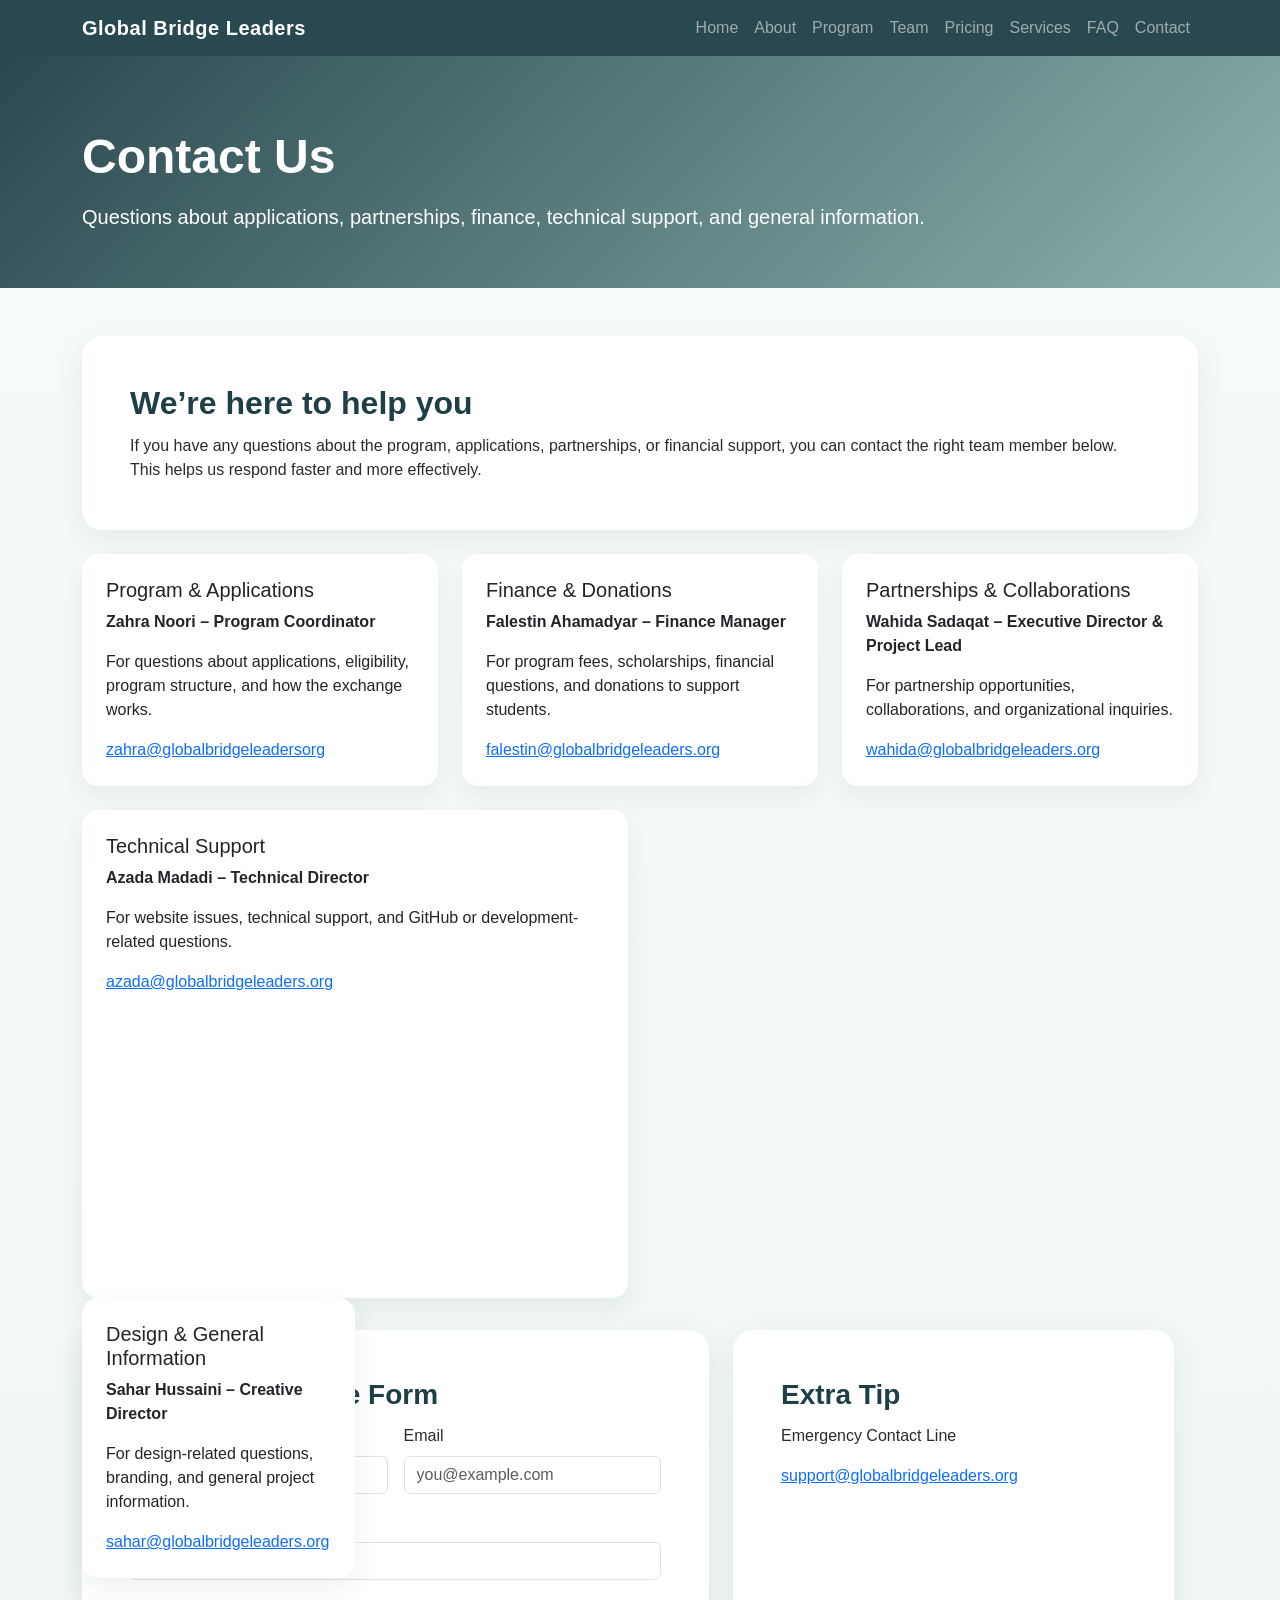
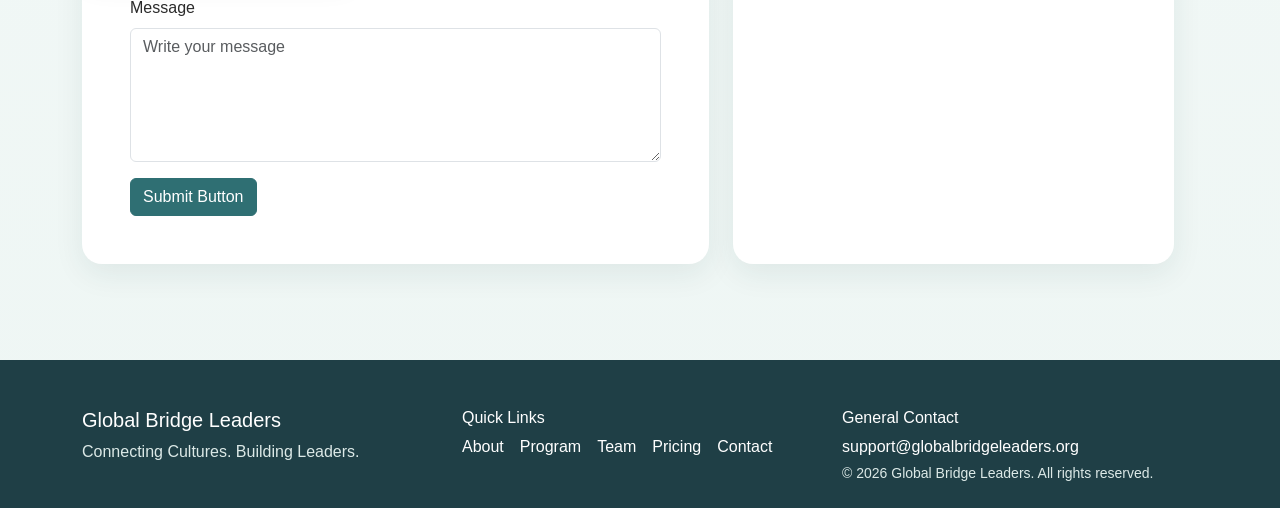
==== contact.html @ 88ec9a97 "first commit" ====
<!doctype html>
<html lang="en">
<head>
  <meta charset="utf-8">
  <meta name="viewport" content="width=device-width, initial-scale=1">
  <title>Contact | Global Bridge Leaders</title>
  <link href="https://cdn.jsdelivr.net/npm/bootstrap@5.3.3/dist/css/bootstrap.min.css" rel="stylesheet">
  <link href="styles.css" rel="stylesheet">
</head>
<body>

<nav class="navbar navbar-expand-lg navbar-dark sticky-top" style="background: rgba(31,63,70,.95); backdrop-filter: blur(8px);">
  <div class="container">
    <a class="navbar-brand" href="index.html">Global Bridge Leaders</a>
    <button class="navbar-toggler" type="button" data-bs-toggle="collapse" data-bs-target="#gblNav">
      <span class="navbar-toggler-icon"></span>
    </button>
    <div class="collapse navbar-collapse" id="gblNav">
      <ul class="navbar-nav ms-auto">
        <li class="nav-item"><a class="nav-link" href="index.html">Home</a></li>
        <li class="nav-item"><a class="nav-link" href="about.html">About</a></li>
        <li class="nav-item"><a class="nav-link" href="program.html">Program</a></li>
        <li class="nav-item"><a class="nav-link" href="team.html">Team</a></li>
        <li class="nav-item"><a class="nav-link" href="pricing.html">Pricing</a></li>
        <li class="nav-item"><a class="nav-link" href="services.html">Services</a></li>
        <li class="nav-item"><a class="nav-link" href="faq.html">FAQ</a></li>
        <li class="nav-item"><a class="nav-link" href="contact.html">Contact</a></li>
      </ul>
    </div>
  </div>
</nav>


<section class="page-hero">
  <div class="container">
    <h1 class="display-5 fw-bold mb-3">Contact Us</h1>
    <p class="lead mb-0">Questions about applications, partnerships, finance, technical support, and general information.</p>
  </div>
</section>

<section class="py-5">
  <div class="container">
    <div class="soft-card p-4 p-lg-5 mb-4">
      <h2 class="section-title">We’re here to help you</h2>
      <p class="mb-0">If you have any questions about the program, applications, partnerships, or financial support, you can contact the right team member below. This helps us respond faster and more effectively.</p>
    </div>

    <div class="row g-4">
      <div class="col-md-6 col-xl-4">
        <div class="contact-card card p-4">
          <h5> Program & Applications</h5>
          <p><strong>Zahra Noori – Program Coordinator</strong></p>
          <p>For questions about applications, eligibility, program structure, and how the exchange works.</p>
         <p class="mb-0">
  <a href="https://mail.google.com/mail/?view=cm&fs=1&to=zahra.noori@auaf.edu.af" target="_blank">
    zahra@globalbridgeleadersorg
  </a>
</p>
        </div>
      </div>
      <div class="col-md-6 col-xl-4">
        <div class="contact-card card p-4">
          <h5> Finance & Donations</h5>
          <p><strong>Falestin Ahamadyar – Finance Manager</strong></p>
          <p>For program fees, scholarships, financial questions, and donations to support students.</p>
        <p class="mb-0">
  <a href="https://mail.google.com/mail/?view=cm&fs=1&to=falestin.ahamadyar@auaf.edu.af" target="_blank">
    falestin@globalbridgeleaders.org
  </a>
</p>
        </div>
      </div>
      <div class="col-md-6 col-xl-4">
        <div class="contact-card card p-4">
          <h5> Partnerships & Collaborations</h5>
          <p><strong>Wahida Sadaqat – Executive Director & Project Lead</strong></p>
          <p>For partnership opportunities, collaborations, and organizational inquiries.</p>
        <a href="https://mail.google.com/mail/?view=cm&fs=1&to=wahida.sadaqat@auaf.edu.af" target="_blank">
    wahida@globalbridgeleaders.org
  </a> 
        </div>
      </div>
      <div class="col-md-6 col-xl-6">
        <div class="contact-card card p-4">
          <h5> Technical Support</h5>
          <p><strong>Azada Madadi – Technical Director</strong></p>
          <p>For website issues, technical support, and GitHub or development-related questions.</p>
  <a href="https://mail.google.com/mail/?view=cm&fs=1&to=azada.madadi@auaf.edu.af" target="_blank">
    azada@globalbridgeleaders.org
  </a>
      </div>
      <div class="col-md-6 col-xl-6">
        <div class="contact-card card p-4">
          <h5> Design & General Information</h5>
          <p><strong>Sahar Hussaini – Creative Director</strong></p>
          <p>For design-related questions, branding, and general project information.</p>
  <a href="https://mail.google.com/mail/?view=cm&fs=1&to=sahar.hossaini@auaf.edu.af" target="_blank">
    sahar@globalbridgeleaders.org
  </a>
        </div>
      </div>
    </div>

    <div class="row g-4 mt-2">
      <div class="col-lg-7">
        <div class="soft-card p-4 p-lg-5">
          <h3 class="section-title">General Message Form</h3>
          <form>
            <div class="row g-3">
              <div class="col-md-6">
                <label class="form-label">Name</label>
                <input type="text" class="form-control" placeholder="Your name">
              </div>
              <div class="col-md-6">
                <label class="form-label">Email</label>
                <input type="email" class="form-control" placeholder="you@example.com">
              </div>
              <div class="col-12">
                <label class="form-label">Subject</label>
                <input type="text" class="form-control" placeholder="Subject">
              </div>
              <div class="col-12">
                <label class="form-label">Message</label>
                <textarea class="form-control" rows="5" placeholder="Write your message"></textarea>
              </div>
              <div class="col-12">
                <button type="submit" class="btn btn-brand text-white">Submit Button</button>
              </div>
            </div>
          </form>
        </div>
      </div>
      <div class="col-lg-5">
        <div class="soft-card p-4 p-lg-5 h-100">
          <h3 class="section-title">Extra Tip</h3>
          <p class="mb-3"> Emergency Contact Line</p>
  <a href="https://mail.google.com/mail/?view=cm&fs=1&to=support@auaf.edu.af" target="_blank">
    support@globalbridgeleaders.org 
  </a>
        </div>
      </div>
    </div>
  </div>
</section>


<footer class="footer mt-5 pt-5 pb-4">
  <div class="container">
    <div class="row g-4">
      <div class="col-lg-4">
        <h5 class="text-white">Global Bridge Leaders</h5>
        <p class="mb-0">Connecting Cultures. Building Leaders.</p>
      </div>
      <div class="col-lg-4">
        <h6 class="text-white">Quick Links</h6>
        <div class="d-flex flex-wrap gap-3">
          <a href="about.html">About</a>
          <a href="program.html">Program</a>
          <a href="team.html">Team</a>
          <a href="pricing.html">Pricing</a>
          <a href="contact.html">Contact</a>
        </div>
      </div>
      <div class="col-lg-4">
        <h6 class="text-white">General Contact</h6>
        <p class="mb-1"><a href="mailto:support@globalbridgeleaders.org">support@globalbridgeleaders.org</a></p>
        <p class="mb-0 small">© 2026 Global Bridge Leaders. All rights reserved.</p>
      </div>
    </div>
  </div>
</footer>
<script src="https://cdn.jsdelivr.net/npm/bootstrap@5.3.3/dist/js/bootstrap.bundle.min.js"></script>

</body>
</html>
---- styles.css ----
:root{
  --primary:#2f6f73;
  --secondary:#7aa6a1;
  --accent:#dfeeea;
  --light:#f7fbfa;
  --dark:#1f3f46;
  --gold:#d8b36a;
  --text:#2b2b2b;
}
*{box-sizing:border-box}
html{scroll-behavior:smooth}
body{
  margin:0;
  font-family: "Segoe UI", Tahoma, Geneva, Verdana, sans-serif;
  color:var(--text);
  background:linear-gradient(180deg,#f7fbfa 0%,#eef6f4 100%);
}
.navbar-brand{font-weight:700; letter-spacing:.5px}
.hero{
  background:
    linear-gradient(135deg, rgba(31,63,70,.88), rgba(47,111,115,.74)),
    radial-gradient(circle at top right, rgba(216,179,106,.20), transparent 35%);
  color:white;
  padding:120px 0 90px;
}
.hero-badge{
  display:inline-block;
  padding:.45rem .9rem;
  border:1px solid rgba(255,255,255,.25);
  border-radius:999px;
  background:rgba(255,255,255,.08);
  margin-bottom:1rem;
  font-size:.92rem;
}
.section-title{
  color:var(--dark);
  font-weight:700;
  margin-bottom:.75rem;
}
.section-subtitle{
  color:#54757a;
  max-width:760px;
}
.soft-card{
  border:none;
  border-radius:1.25rem;
  background:white;
  box-shadow:0 10px 30px rgba(31,63,70,.08);
}
.info-card{
  height:100%;
  border:none;
  border-radius:1rem;
  box-shadow:0 10px 24px rgba(31,63,70,.07);
}
.country-card{
  border:none;
  border-radius:1rem;
  box-shadow:0 10px 24px rgba(31,63,70,.07);
  height:100%;
}
.country-card .city{
  display:inline-block;
  margin:.2rem .35rem .2rem 0;
  background:var(--accent);
  color:var(--dark);
  border-radius:999px;
  padding:.35rem .7rem;
  font-size:.9rem;
}
.icon-circle{
  width:52px;
  height:52px;
  display:flex;
  align-items:center;
  justify-content:center;
  border-radius:50%;
  background:var(--accent);
  color:var(--dark);
  font-weight:700;
  margin-bottom:.85rem;
}
.cta-box{
  background:linear-gradient(135deg,var(--dark),var(--primary));
  color:white;
  border-radius:1.5rem;
}
.team-role{
  color:var(--primary);
  font-weight:600;
}
.footer{
  background:var(--dark);
  color:#dce9e7;
}
.footer a{color:#ffffff;text-decoration:none}
.footer a:hover{text-decoration:underline}
.nav-link{font-weight:500}
.btn-brand{
  background:var(--primary);
  border-color:var(--primary);
}
.btn-brand:hover{
  background:#265c60;
  border-color:#265c60;
}
.btn-outline-light:hover{color:var(--dark)}
.fact-item{
  padding:.95rem 1rem;
  background:white;
  border-radius:1rem;
  box-shadow:0 8px 24px rgba(31,63,70,.06);
}
.timeline-step{
  position:relative;
  padding-left:1.25rem;
}
.timeline-step::before{
  content:"";
  position:absolute;
  left:0;
  top:.5rem;
  width:.6rem;
  height:.6rem;
  border-radius:50%;
  background:var(--gold);
}
.contact-card{
  border:none;
  border-radius:1rem;
  box-shadow:0 10px 24px rgba(31,63,70,.07);
  height:100%;
}
.page-hero{
  background:linear-gradient(135deg, rgba(31,63,70,.95), rgba(122,166,161,.85));
  color:#fff;
  padding:72px 0 56px;
}
.table-soft{
  background:#fff;
  border-radius:1rem;
  overflow:hidden;
  box-shadow:0 8px 24px rgba(31,63,70,.06);
}
.accordion-button:not(.collapsed){
  color:var(--dark);
  background:#edf6f4;
}
.small-muted{color:#6d8488}
@media (max-width: 991px){
  .hero{padding:100px 0 70px}
}
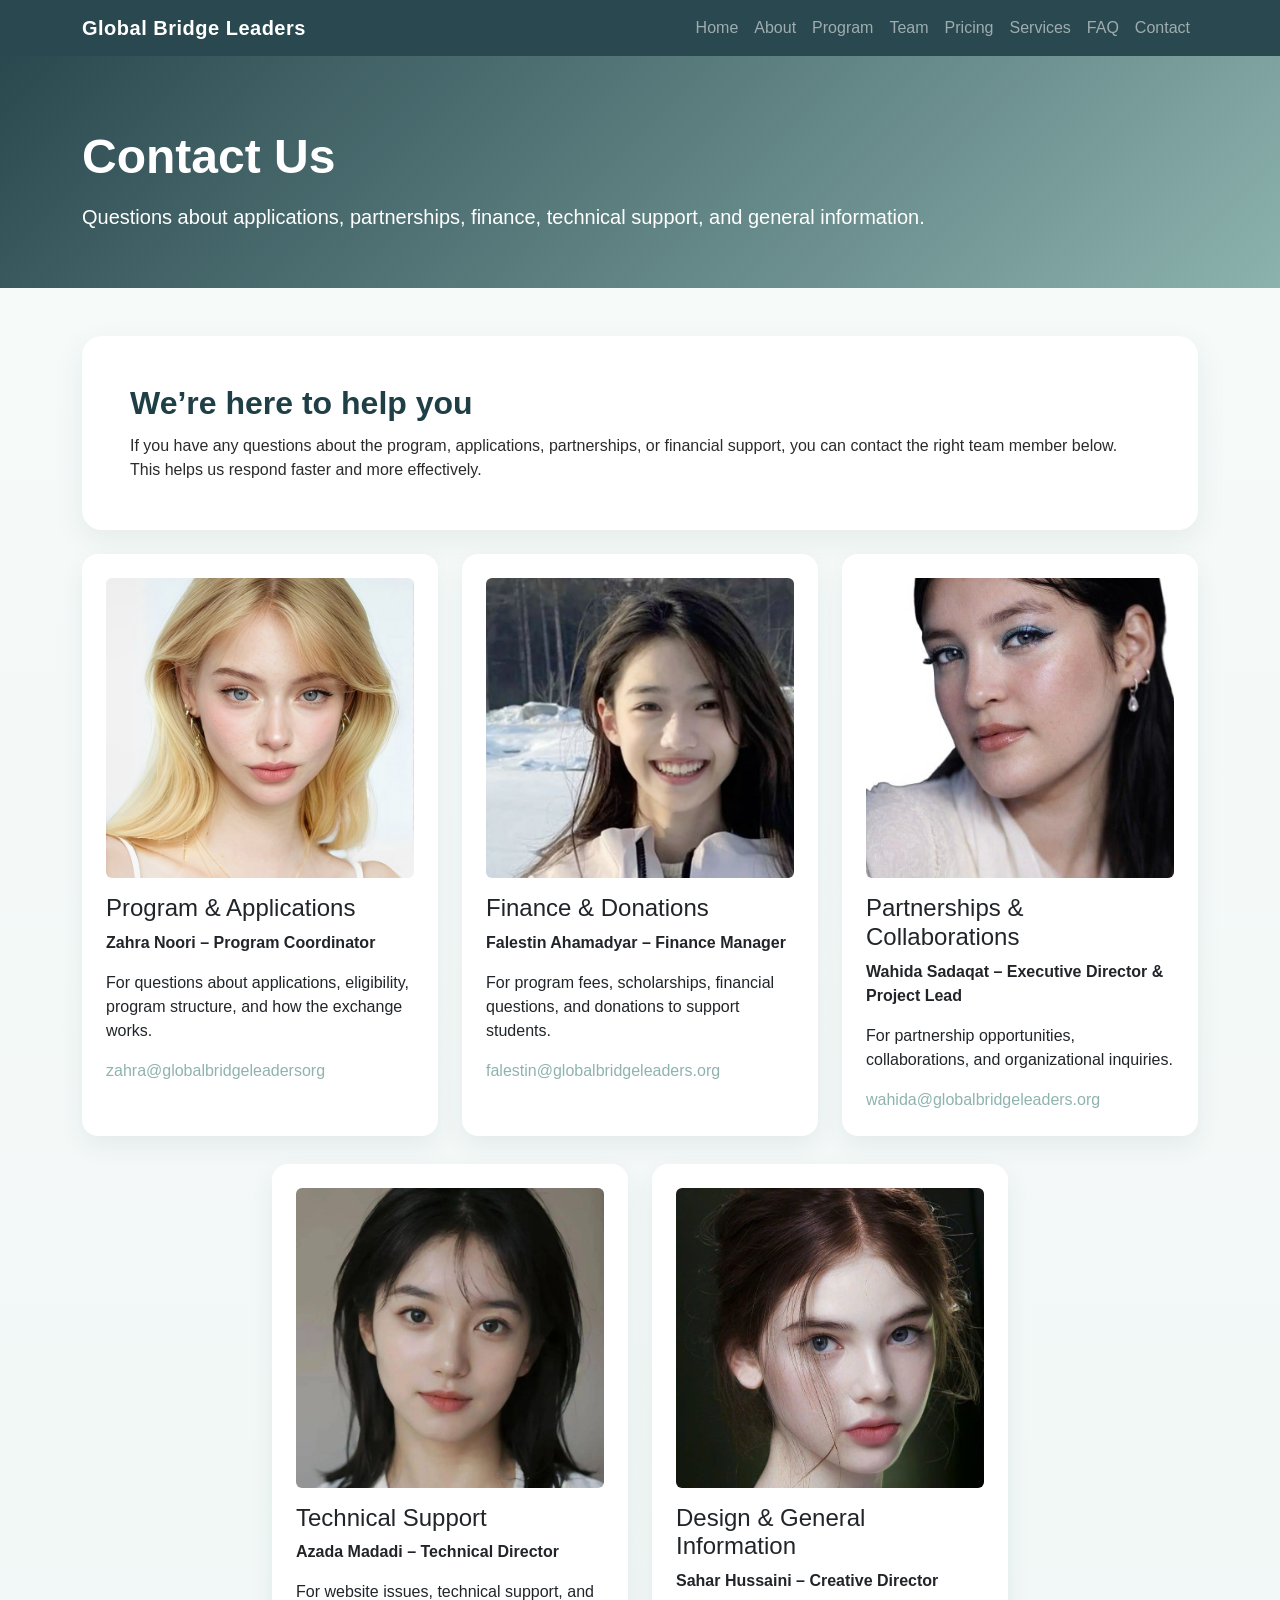
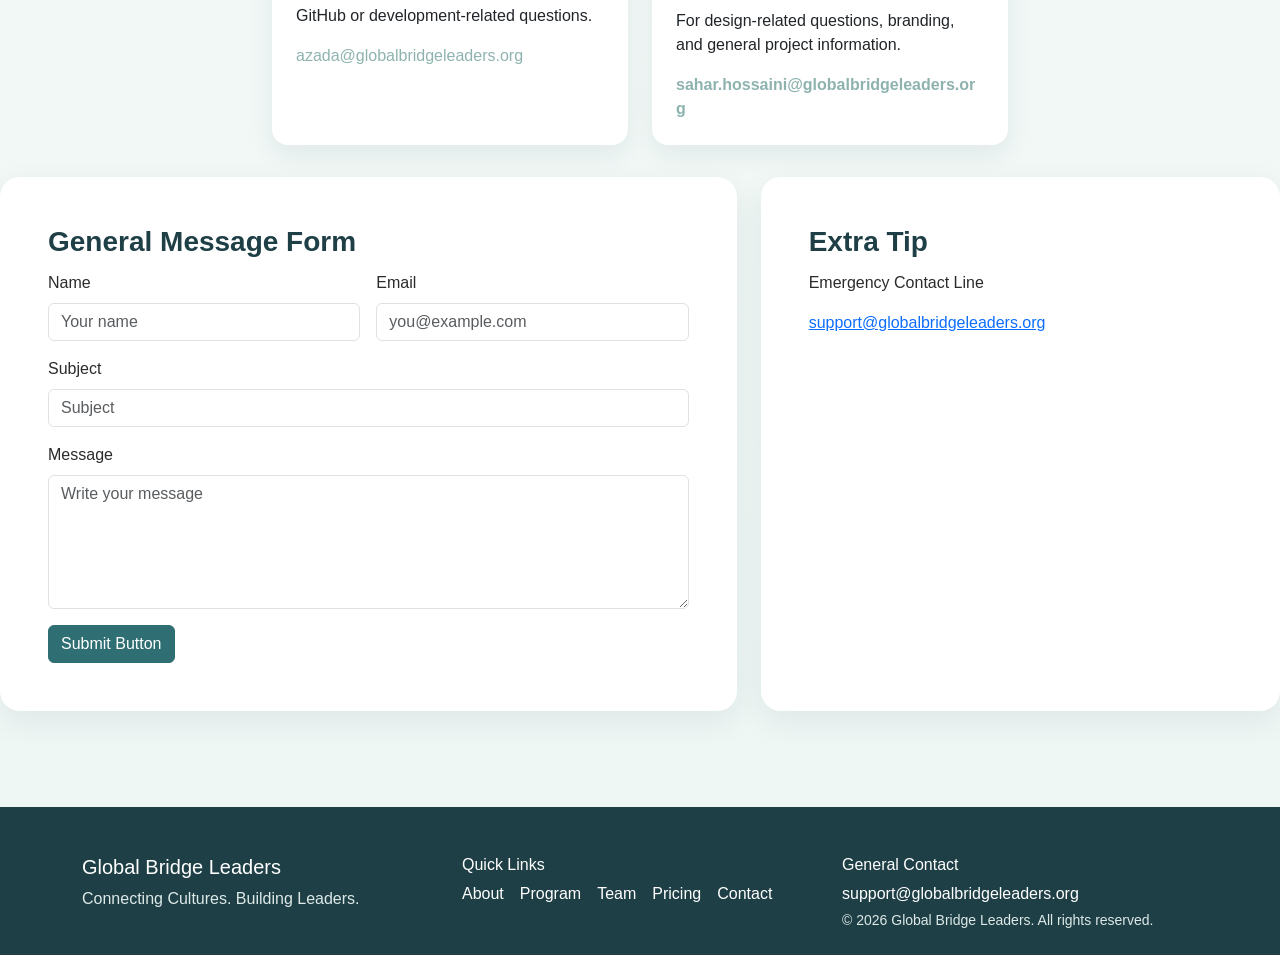
==== commit 1763e13f: "azada commit 3" ====
--- a/contact.html
+++ b/contact.html
@@ -1,5 +1,6 @@
 <!doctype html>
 <html lang="en">
+
 <head>
   <meta charset="utf-8">
   <meta name="viewport" content="width=device-width, initial-scale=1">
@@ -7,96 +8,109 @@
   <link href="https://cdn.jsdelivr.net/npm/bootstrap@5.3.3/dist/css/bootstrap.min.css" rel="stylesheet">
   <link href="styles.css" rel="stylesheet">
 </head>
+
 <body>
 
-<nav class="navbar navbar-expand-lg navbar-dark sticky-top" style="background: rgba(31,63,70,.95); backdrop-filter: blur(8px);">
-  <div class="container">
-    <a class="navbar-brand" href="index.html">Global Bridge Leaders</a>
-    <button class="navbar-toggler" type="button" data-bs-toggle="collapse" data-bs-target="#gblNav">
-      <span class="navbar-toggler-icon"></span>
-    </button>
-    <div class="collapse navbar-collapse" id="gblNav">
-      <ul class="navbar-nav ms-auto">
-        <li class="nav-item"><a class="nav-link" href="index.html">Home</a></li>
-        <li class="nav-item"><a class="nav-link" href="about.html">About</a></li>
-        <li class="nav-item"><a class="nav-link" href="program.html">Program</a></li>
-        <li class="nav-item"><a class="nav-link" href="team.html">Team</a></li>
-        <li class="nav-item"><a class="nav-link" href="pricing.html">Pricing</a></li>
-        <li class="nav-item"><a class="nav-link" href="services.html">Services</a></li>
-        <li class="nav-item"><a class="nav-link" href="faq.html">FAQ</a></li>
-        <li class="nav-item"><a class="nav-link" href="contact.html">Contact</a></li>
-      </ul>
+  <nav class="navbar navbar-expand-lg navbar-dark sticky-top"
+    style="background: rgba(31,63,70,.95); backdrop-filter: blur(8px);">
+    <div class="container">
+      <a class="navbar-brand" href="index.html">Global Bridge Leaders</a>
+      <button class="navbar-toggler" type="button" data-bs-toggle="collapse" data-bs-target="#gblNav">
+        <span class="navbar-toggler-icon"></span>
+      </button>
+      <div class="collapse navbar-collapse" id="gblNav">
+        <ul class="navbar-nav ms-auto">
+          <li class="nav-item"><a class="nav-link" href="index.html">Home</a></li>
+          <li class="nav-item"><a class="nav-link" href="about.html">About</a></li>
+          <li class="nav-item"><a class="nav-link" href="program.html">Program</a></li>
+          <li class="nav-item"><a class="nav-link" href="team.html">Team</a></li>
+          <li class="nav-item"><a class="nav-link" href="pricing.html">Pricing</a></li>
+          <li class="nav-item"><a class="nav-link" href="services.html">Services</a></li>
+          <li class="nav-item"><a class="nav-link" href="faq.html">FAQ</a></li>
+          <li class="nav-item"><a class="nav-link" href="contact.html">Contact</a></li>
+        </ul>
+      </div>
     </div>
-  </div>
-</nav>
+  </nav>
 
 
-<section class="page-hero">
-  <div class="container">
-    <h1 class="display-5 fw-bold mb-3">Contact Us</h1>
-    <p class="lead mb-0">Questions about applications, partnerships, finance, technical support, and general information.</p>
-  </div>
-</section>
+  <section class="page-hero">
+    <div class="container">
+      <h1 class="display-5 fw-bold mb-3">Contact Us</h1>
+      <p class="lead mb-0">Questions about applications, partnerships, finance, technical support, and general
+        information.</p>
+    </div>
+  </section>
 
-<section class="py-5">
-  <div class="container">
-    <div class="soft-card p-4 p-lg-5 mb-4">
-      <h2 class="section-title">We’re here to help you</h2>
-      <p class="mb-0">If you have any questions about the program, applications, partnerships, or financial support, you can contact the right team member below. This helps us respond faster and more effectively.</p>
-    </div>
+  <section class="py-5">
+    <div class="container">
+      <div class="soft-card p-4 p-lg-5 mb-4">
+        <h2 class="section-title">We’re here to help you</h2>
+        <p class="mb-0">If you have any questions about the program, applications, partnerships, or financial support,
+          you can contact the right team member below. This helps us respond faster and more effectively.</p>
+      </div>
 
-    <div class="row g-4">
-      <div class="col-md-6 col-xl-4">
-        <div class="contact-card card p-4">
-          <h5> Program & Applications</h5>
-          <p><strong>Zahra Noori – Program Coordinator</strong></p>
-          <p>For questions about applications, eligibility, program structure, and how the exchange works.</p>
-         <p class="mb-0">
-  <a href="https://mail.google.com/mail/?view=cm&fs=1&to=zahra.noori@auaf.edu.af" target="_blank">
-    zahra@globalbridgeleadersorg
-  </a>
-</p>
+      <div class="row g-4">
+        <div class="col-md-6 col-xl-4">
+          <div class="contact-card card p-4">
+            <img src="Zahra Noori.jpg" class="card-img-top mb-3 custom-card-img" alt="Program Image">
+            <h4> Program & Applications</h4>
+            <p><strong>Zahra Noori – Program Coordinator</strong></p>
+            <p>For questions about applications, eligibility, program structure, and how the exchange works.</p>
+            <p class="mb-0">
+              <a href="mailto:zahra.noori@auaf.edu.af" class="email-link">
+                zahra@globalbridgeleadersorg
+              </a>
+            </p>
+          </div>
+        </div>
+        <div class="col-md-6 col-xl-4">
+          <div class="contact-card card p-4">
+            <img src="Falestin Ahmadyar .jpg" class="card-img-top mb-3 custom-card-img" alt="Program Image">
+            <h4> Finance & Donations</h4>
+            <p><strong>Falestin Ahamadyar – Finance Manager</strong></p>
+            <p>For program fees, scholarships, financial questions, and donations to support students.</p>
+            <p class="mb-0">
+              <a href="mailto:falestin.ahamadyar@auaf.edu.af" class="email-link">
+                falestin@globalbridgeleaders.org
+              </a>
+            </p>
+          </div>
+        </div>
+        <div class="col-md-6 col-xl-4">
+          <div class="contact-card card p-4">
+            <img src="Wahida Sadaqat.jpeg" class="card-img-top mb-3 custom-card-img" alt="Program Image">
+            <h4> Partnerships & Collaborations</h4>
+            <p><strong>Wahida Sadaqat – Executive Director & Project Lead</strong></p>
+            <p>For partnership opportunities, collaborations, and organizational inquiries.</p>
+            <a href="mailto:wahida.sadaqat@auaf.edu.af" class="email-link">
+              wahida@globalbridgeleaders.org
+            </a>
+          </div>
         </div>
       </div>
-      <div class="col-md-6 col-xl-4">
-        <div class="contact-card card p-4">
-          <h5> Finance & Donations</h5>
-          <p><strong>Falestin Ahamadyar – Finance Manager</strong></p>
-          <p>For program fees, scholarships, financial questions, and donations to support students.</p>
-        <p class="mb-0">
-  <a href="https://mail.google.com/mail/?view=cm&fs=1&to=falestin.ahamadyar@auaf.edu.af" target="_blank">
-    falestin@globalbridgeleaders.org
-  </a>
-</p>
+      <div class="row g-4 justify-content-center mt-1">
+        <div class="col-md-6 col-xl-4">
+          <div class="contact-card card p-4">
+            <img src="Azada Madadi.jpg" class="card-img-top mb-3 custom-card-img" alt="Program Image">
+            <h4> Technical Support</h4>
+            <p><strong>Azada Madadi – Technical Director</strong></p>
+            <p>For website issues, technical support, and GitHub or development-related questions.</p>
+            <a href="mailto:azada.madadi@auaf.edu.af" class="email-link">
+              azada@globalbridgeleaders.org
+            </a>
+          </div>
         </div>
-      </div>
-      <div class="col-md-6 col-xl-4">
-        <div class="contact-card card p-4">
-          <h5> Partnerships & Collaborations</h5>
-          <p><strong>Wahida Sadaqat – Executive Director & Project Lead</strong></p>
-          <p>For partnership opportunities, collaborations, and organizational inquiries.</p>
-        <a href="https://mail.google.com/mail/?view=cm&fs=1&to=wahida.sadaqat@auaf.edu.af" target="_blank">
-    wahida@globalbridgeleaders.org
-  </a> 
-        </div>
-      </div>
-      <div class="col-md-6 col-xl-6">
-        <div class="contact-card card p-4">
-          <h5> Technical Support</h5>
-          <p><strong>Azada Madadi – Technical Director</strong></p>
-          <p>For website issues, technical support, and GitHub or development-related questions.</p>
-  <a href="https://mail.google.com/mail/?view=cm&fs=1&to=azada.madadi@auaf.edu.af" target="_blank">
-    azada@globalbridgeleaders.org
-  </a>
-      </div>
-      <div class="col-md-6 col-xl-6">
-        <div class="contact-card card p-4">
-          <h5> Design & General Information</h5>
-          <p><strong>Sahar Hussaini – Creative Director</strong></p>
-          <p>For design-related questions, branding, and general project information.</p>
-  <a href="https://mail.google.com/mail/?view=cm&fs=1&to=sahar.hossaini@auaf.edu.af" target="_blank">
-    sahar@globalbridgeleaders.org
-  </a>
+        <div class="col-md-6 col-xl-4">
+          <div class="contact-card card p-4">
+            <img src="Sahar Hussaini.jpg" class="card-img-top mb-3 custom-card-img" alt="Program Image">
+            <h4> Design & General Information</h4>
+            <p><strong>Sahar Hussaini – Creative Director</strong></p>
+            <p>For design-related questions, branding, and general project information.</p>
+            <a href="mailto:sahar.hossaini@auaf.edu.af" class="email-link">
+              <strong>sahar.hossaini@globalbridgeleaders.org</strong>
+            </a>
+          </div>
         </div>
       </div>
     </div>
@@ -134,42 +148,43 @@
         <div class="soft-card p-4 p-lg-5 h-100">
           <h3 class="section-title">Extra Tip</h3>
           <p class="mb-3"> Emergency Contact Line</p>
-  <a href="https://mail.google.com/mail/?view=cm&fs=1&to=support@auaf.edu.af" target="_blank">
-    support@globalbridgeleaders.org 
-  </a>
+          <a href="https://mail.google.com/mail/?view=cm&fs=1&to=support@auaf.edu.af" target="_blank">
+            support@globalbridgeleaders.org
+          </a>
         </div>
       </div>
     </div>
-  </div>
-</section>
+    </div>
+  </section>
 
 
-<footer class="footer mt-5 pt-5 pb-4">
-  <div class="container">
-    <div class="row g-4">
-      <div class="col-lg-4">
-        <h5 class="text-white">Global Bridge Leaders</h5>
-        <p class="mb-0">Connecting Cultures. Building Leaders.</p>
-      </div>
-      <div class="col-lg-4">
-        <h6 class="text-white">Quick Links</h6>
-        <div class="d-flex flex-wrap gap-3">
-          <a href="about.html">About</a>
-          <a href="program.html">Program</a>
-          <a href="team.html">Team</a>
-          <a href="pricing.html">Pricing</a>
-          <a href="contact.html">Contact</a>
+  <footer class="footer mt-5 pt-5 pb-4">
+    <div class="container">
+      <div class="row g-4">
+        <div class="col-lg-4">
+          <h5 class="text-white">Global Bridge Leaders</h5>
+          <p class="mb-0">Connecting Cultures. Building Leaders.</p>
+        </div>
+        <div class="col-lg-4">
+          <h6 class="text-white">Quick Links</h6>
+          <div class="d-flex flex-wrap gap-3">
+            <a href="about.html">About</a>
+            <a href="program.html">Program</a>
+            <a href="team.html">Team</a>
+            <a href="pricing.html">Pricing</a>
+            <a href="contact.html">Contact</a>
+          </div>
+        </div>
+        <div class="col-lg-4">
+          <h6 class="text-white">General Contact</h6>
+          <p class="mb-1"><a href="mailto:support@globalbridgeleaders.org">support@globalbridgeleaders.org</a></p>
+          <p class="mb-0 small">© 2026 Global Bridge Leaders. All rights reserved.</p>
         </div>
       </div>
-      <div class="col-lg-4">
-        <h6 class="text-white">General Contact</h6>
-        <p class="mb-1"><a href="mailto:support@globalbridgeleaders.org">support@globalbridgeleaders.org</a></p>
-        <p class="mb-0 small">© 2026 Global Bridge Leaders. All rights reserved.</p>
-      </div>
     </div>
-  </div>
-</footer>
-<script src="https://cdn.jsdelivr.net/npm/bootstrap@5.3.3/dist/js/bootstrap.bundle.min.js"></script>
+  </footer>
+  <script src="https://cdn.jsdelivr.net/npm/bootstrap@5.3.3/dist/js/bootstrap.bundle.min.js"></script>
 
 </body>
-</html>
+
+</html>
--- a/styles.css
+++ b/styles.css
@@ -150,3 +150,30 @@
 @media (max-width: 991px){
   .hero{padding:100px 0 70px}
 }
+.email-link {
+  color:rgba(122,166,161,.85);
+  text-decoration: none;
+}
+
+.email-link:hover {
+  color: rgba(31,63,70,.95);
+  text-decoration: underline;
+}
+.custom-card-img {
+  object-fit: cover;
+  height: 300px;
+  width:100%;
+  border-radius: 6px;
+}
+.c-item {
+    height: 480px;
+
+}
+.c-img {
+    height: 80%;
+    object-fit: cover;
+    filter: brightness(0.7);}
+
+#service1 {
+  background-color:  rgba(31,63,70,.95); /* black */
+}
